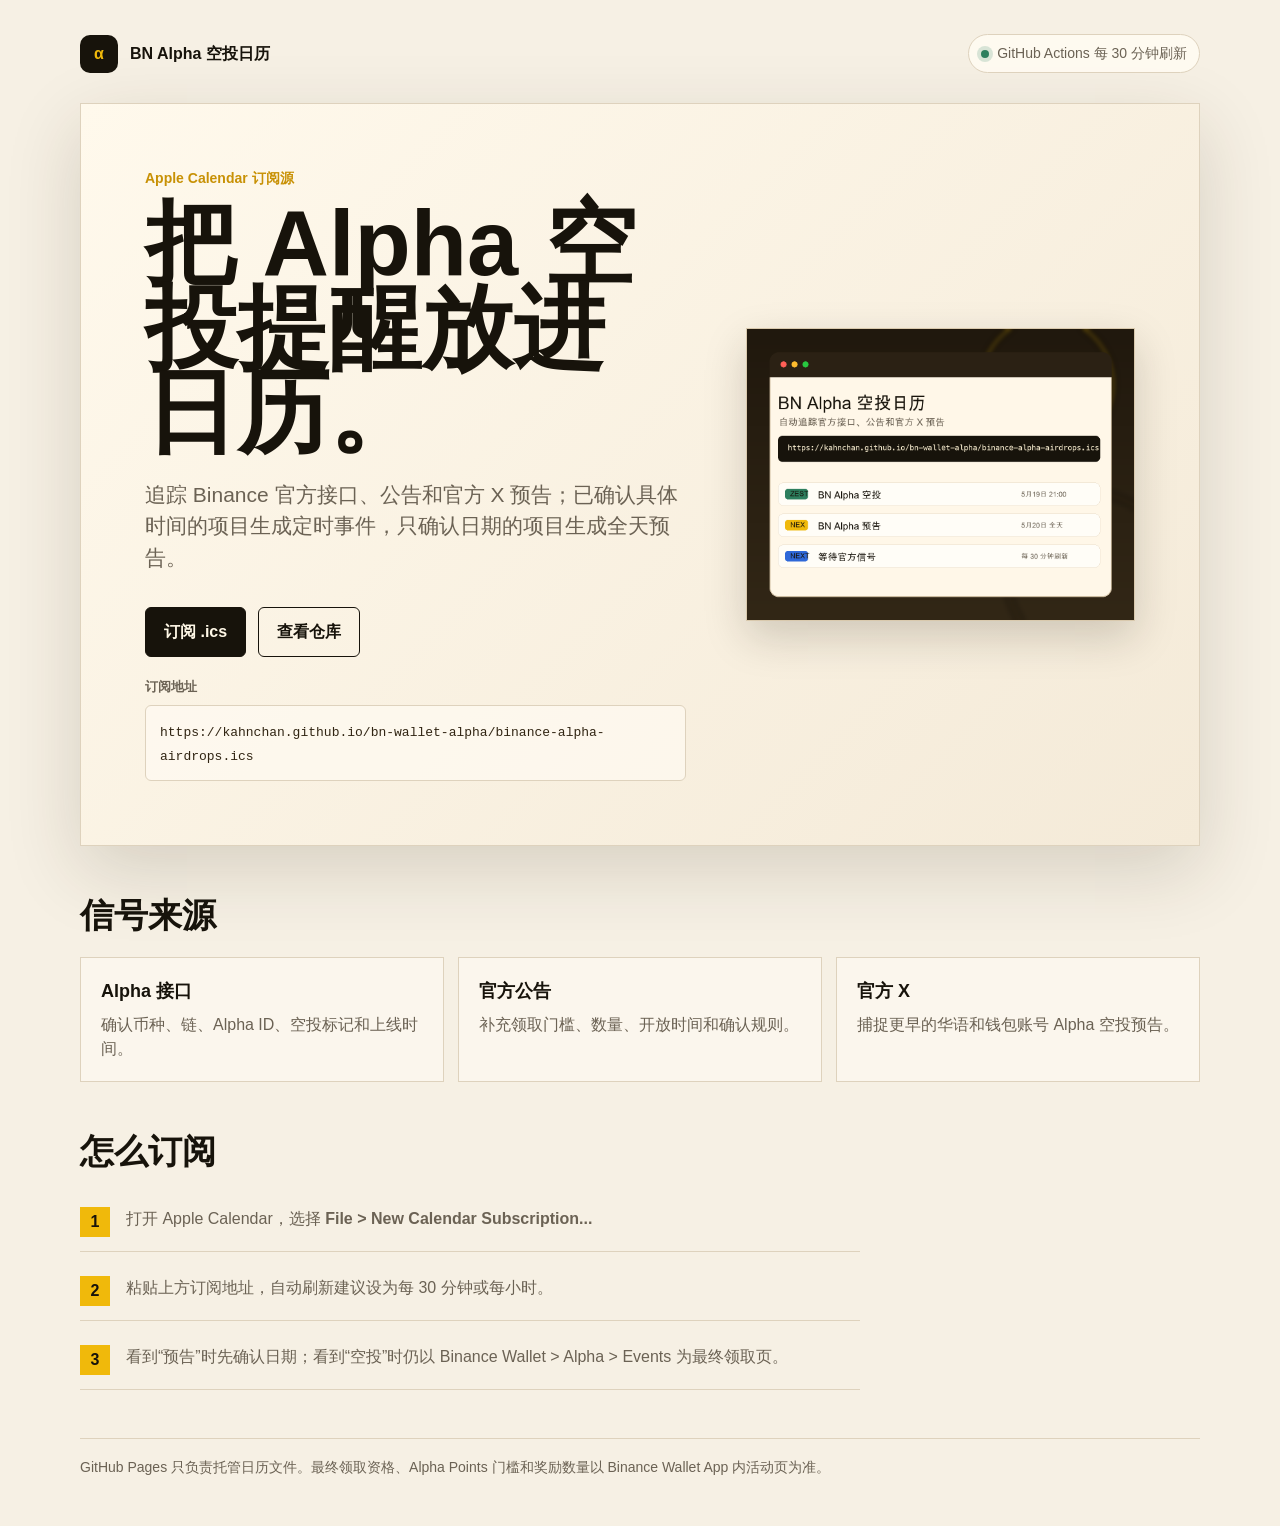
==== public/index.html @ 52d3240c "Polish README and Pages UI" ====
<!doctype html>
<html lang="zh-CN">
<head>
  <meta charset="utf-8">
  <meta name="viewport" content="width=device-width, initial-scale=1">
  <meta name="color-scheme" content="light">
  <title>BN Alpha 空投日历</title>
  <style>
    :root {
      --ink: #17130b;
      --muted: #6b6254;
      --paper: #f6f0e4;
      --panel: #fffbf2;
      --line: #ded2bd;
      --gold: #f0b90b;
      --gold-strong: #c89105;
      --green: #2d7f5e;
      --blue: #2f68d8;
      --shadow: 0 24px 70px rgba(52, 39, 16, 0.16);
    }

    * {
      box-sizing: border-box;
    }

    html {
      background: var(--paper);
      color: var(--ink);
      font-family: ui-sans-serif, -apple-system, BlinkMacSystemFont, "Segoe UI", "PingFang SC", "Hiragino Sans GB", "Microsoft YaHei", sans-serif;
      line-height: 1.5;
    }

    body {
      margin: 0;
      min-height: 100vh;
    }

    a {
      color: inherit;
    }

    .shell {
      width: min(1120px, calc(100% - 32px));
      margin: 0 auto;
      padding: 34px 0 48px;
    }

    .topbar {
      display: flex;
      justify-content: space-between;
      gap: 18px;
      align-items: center;
      margin-bottom: 30px;
    }

    .brand {
      display: flex;
      align-items: center;
      gap: 12px;
      font-weight: 780;
      letter-spacing: 0;
    }

    .mark {
      display: grid;
      place-items: center;
      width: 38px;
      height: 38px;
      background: var(--ink);
      color: var(--gold);
      border-radius: 10px;
      font-weight: 900;
    }

    .status {
      display: inline-flex;
      align-items: center;
      gap: 8px;
      padding: 8px 12px;
      border: 1px solid var(--line);
      border-radius: 999px;
      color: var(--muted);
      background: color-mix(in oklch, var(--panel), transparent 12%);
      font-size: 14px;
      white-space: nowrap;
    }

    .dot {
      width: 8px;
      height: 8px;
      border-radius: 99px;
      background: var(--green);
      box-shadow: 0 0 0 4px color-mix(in oklch, var(--green), transparent 82%);
    }

    .hero {
      display: grid;
      grid-template-columns: minmax(0, 1fr) minmax(300px, 0.72fr);
      gap: clamp(22px, 5vw, 60px);
      align-items: center;
      padding: clamp(28px, 6vw, 64px);
      border: 1px solid var(--line);
      background: linear-gradient(135deg, #fff9ec 0%, #f4ead8 100%);
      box-shadow: var(--shadow);
    }

    .eyebrow {
      margin: 0 0 12px;
      color: var(--gold-strong);
      font-size: 14px;
      font-weight: 760;
    }

    h1 {
      max-width: 760px;
      margin: 0;
      font-size: clamp(42px, 8vw, 92px);
      line-height: 0.92;
      letter-spacing: 0;
    }

    .lede {
      max-width: 680px;
      margin: 24px 0 0;
      color: var(--muted);
      font-size: clamp(17px, 2vw, 21px);
    }

    .actions {
      display: flex;
      flex-wrap: wrap;
      gap: 12px;
      margin-top: 34px;
    }

    .button {
      display: inline-flex;
      min-height: 46px;
      align-items: center;
      justify-content: center;
      gap: 9px;
      padding: 12px 18px;
      border: 1px solid var(--ink);
      border-radius: 6px;
      background: var(--ink);
      color: #fff8e7;
      font-weight: 760;
      text-decoration: none;
      transition: transform 160ms ease, background 160ms ease;
    }

    .button:hover {
      transform: translateY(-1px);
      background: #2b2417;
    }

    .button.secondary {
      background: transparent;
      color: var(--ink);
    }

    .button.secondary:hover {
      background: rgba(23, 19, 11, 0.06);
    }

    .feed-box {
      margin-top: 20px;
      display: grid;
      gap: 8px;
    }

    .feed-label {
      color: var(--muted);
      font-size: 13px;
      font-weight: 700;
    }

    code {
      overflow-wrap: anywhere;
      font-family: ui-monospace, SFMono-Regular, Menlo, Consolas, monospace;
      font-size: 13px;
      color: #312513;
    }

    .feed-url {
      padding: 13px 14px;
      border: 1px solid var(--line);
      background: rgba(255, 251, 242, 0.7);
      border-radius: 6px;
    }

    .visual {
      width: 100%;
      border: 1px solid #d9c9ad;
      background: #20190f;
      box-shadow: 0 16px 40px rgba(32, 25, 15, 0.18);
    }

    .section {
      margin-top: 44px;
    }

    .section h2 {
      margin: 0 0 16px;
      font-size: clamp(24px, 3vw, 34px);
      letter-spacing: 0;
    }

    .grid {
      display: grid;
      grid-template-columns: repeat(3, minmax(0, 1fr));
      gap: 14px;
    }

    .tile {
      padding: 20px;
      border: 1px solid var(--line);
      background: rgba(255, 251, 242, 0.64);
    }

    .tile strong {
      display: block;
      margin-bottom: 8px;
      font-size: 18px;
    }

    .tile p {
      margin: 0;
      color: var(--muted);
    }

    .steps {
      display: grid;
      gap: 10px;
      max-width: 780px;
      margin: 0;
      padding: 0;
      list-style: none;
    }

    .steps li {
      display: grid;
      grid-template-columns: 34px minmax(0, 1fr);
      gap: 12px;
      align-items: start;
      padding: 14px 0;
      border-bottom: 1px solid var(--line);
      color: var(--muted);
    }

    .steps span {
      display: grid;
      place-items: center;
      width: 30px;
      height: 30px;
      background: var(--gold);
      color: var(--ink);
      font-weight: 820;
    }

    footer {
      margin-top: 48px;
      padding-top: 18px;
      border-top: 1px solid var(--line);
      color: var(--muted);
      font-size: 14px;
    }

    @media (max-width: 820px) {
      .topbar {
        align-items: flex-start;
        flex-direction: column;
      }

      .hero {
        grid-template-columns: 1fr;
        padding: 28px;
      }

      .grid {
        grid-template-columns: 1fr;
      }
    }
  </style>
</head>
<body>
  <main class="shell">
    <header class="topbar">
      <div class="brand">
        <div class="mark">α</div>
        <div>BN Alpha 空投日历</div>
      </div>
      <div class="status"><span class="dot"></span>GitHub Actions 每 30 分钟刷新</div>
    </header>

    <section class="hero">
      <div>
        <p class="eyebrow">Apple Calendar 订阅源</p>
        <h1>把 Alpha 空投提醒放进日历。</h1>
        <p class="lede">追踪 Binance 官方接口、公告和官方 X 预告；已确认具体时间的项目生成定时事件，只确认日期的项目生成全天预告。</p>
        <div class="actions">
          <a class="button" href="./binance-alpha-airdrops.ics">订阅 .ics</a>
          <a class="button secondary" href="https://github.com/Kahnchan/bn-wallet-alpha">查看仓库</a>
        </div>
        <div class="feed-box">
          <div class="feed-label">订阅地址</div>
          <div class="feed-url"><code>https://kahnchan.github.io/bn-wallet-alpha/binance-alpha-airdrops.ics</code></div>
        </div>
      </div>
      <img class="visual" src="./alpha-calendar-preview.png" alt="BN Alpha 空投日历预览">
    </section>

    <section class="section">
      <h2>信号来源</h2>
      <div class="grid">
        <div class="tile">
          <strong>Alpha 接口</strong>
          <p>确认币种、链、Alpha ID、空投标记和上线时间。</p>
        </div>
        <div class="tile">
          <strong>官方公告</strong>
          <p>补充领取门槛、数量、开放时间和确认规则。</p>
        </div>
        <div class="tile">
          <strong>官方 X</strong>
          <p>捕捉更早的华语和钱包账号 Alpha 空投预告。</p>
        </div>
      </div>
    </section>

    <section class="section">
      <h2>怎么订阅</h2>
      <ol class="steps">
        <li><span>1</span><div>打开 Apple Calendar，选择 <strong>File > New Calendar Subscription...</strong></div></li>
        <li><span>2</span><div>粘贴上方订阅地址，自动刷新建议设为每 30 分钟或每小时。</div></li>
        <li><span>3</span><div>看到“预告”时先确认日期；看到“空投”时仍以 Binance Wallet > Alpha > Events 为最终领取页。</div></li>
      </ol>
    </section>

    <footer>
      GitHub Pages 只负责托管日历文件。最终领取资格、Alpha Points 门槛和奖励数量以 Binance Wallet App 内活动页为准。
    </footer>
  </main>
</body>
</html>
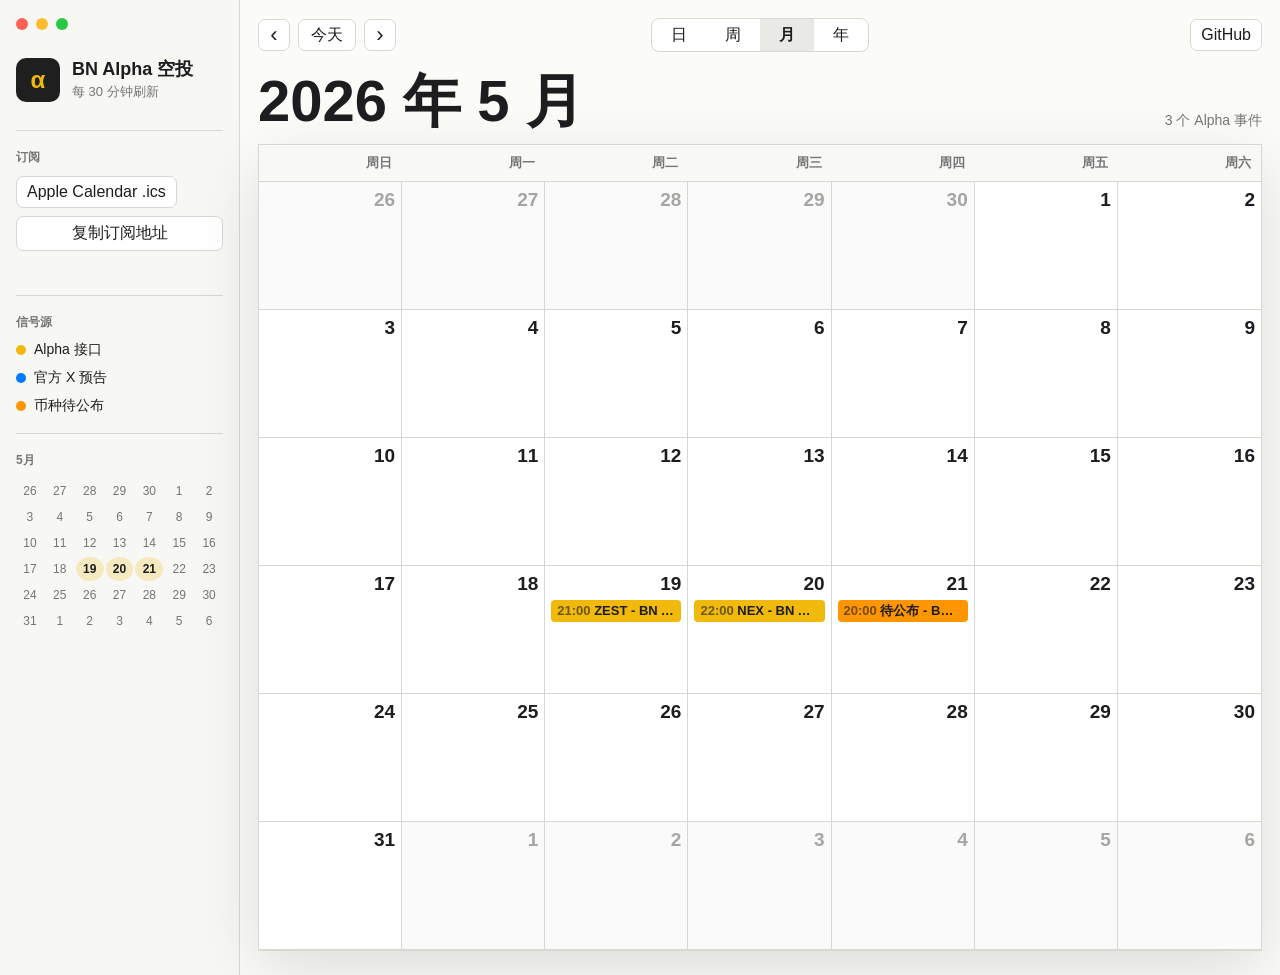
==== commit 20e0c830: "Render calendar view on Pages" ====
--- a/public/index.html
+++ b/public/index.html
@@ -5,341 +5,93 @@
   <meta name="viewport" content="width=device-width, initial-scale=1">
   <meta name="color-scheme" content="light">
   <title>BN Alpha 空投日历</title>
-  <style>
-    :root {
-      --ink: #17130b;
-      --muted: #6b6254;
-      --paper: #f6f0e4;
-      --panel: #fffbf2;
-      --line: #ded2bd;
-      --gold: #f0b90b;
-      --gold-strong: #c89105;
-      --green: #2d7f5e;
-      --blue: #2f68d8;
-      --shadow: 0 24px 70px rgba(52, 39, 16, 0.16);
-    }
-
-    * {
-      box-sizing: border-box;
-    }
-
-    html {
-      background: var(--paper);
-      color: var(--ink);
-      font-family: ui-sans-serif, -apple-system, BlinkMacSystemFont, "Segoe UI", "PingFang SC", "Hiragino Sans GB", "Microsoft YaHei", sans-serif;
-      line-height: 1.5;
-    }
-
-    body {
-      margin: 0;
-      min-height: 100vh;
-    }
-
-    a {
-      color: inherit;
-    }
-
-    .shell {
-      width: min(1120px, calc(100% - 32px));
-      margin: 0 auto;
-      padding: 34px 0 48px;
-    }
-
-    .topbar {
-      display: flex;
-      justify-content: space-between;
-      gap: 18px;
-      align-items: center;
-      margin-bottom: 30px;
-    }
-
-    .brand {
-      display: flex;
-      align-items: center;
-      gap: 12px;
-      font-weight: 780;
-      letter-spacing: 0;
-    }
-
-    .mark {
-      display: grid;
-      place-items: center;
-      width: 38px;
-      height: 38px;
-      background: var(--ink);
-      color: var(--gold);
-      border-radius: 10px;
-      font-weight: 900;
-    }
-
-    .status {
-      display: inline-flex;
-      align-items: center;
-      gap: 8px;
-      padding: 8px 12px;
-      border: 1px solid var(--line);
-      border-radius: 999px;
-      color: var(--muted);
-      background: color-mix(in oklch, var(--panel), transparent 12%);
-      font-size: 14px;
-      white-space: nowrap;
-    }
-
-    .dot {
-      width: 8px;
-      height: 8px;
-      border-radius: 99px;
-      background: var(--green);
-      box-shadow: 0 0 0 4px color-mix(in oklch, var(--green), transparent 82%);
-    }
-
-    .hero {
-      display: grid;
-      grid-template-columns: minmax(0, 1fr) minmax(300px, 0.72fr);
-      gap: clamp(22px, 5vw, 60px);
-      align-items: center;
-      padding: clamp(28px, 6vw, 64px);
-      border: 1px solid var(--line);
-      background: linear-gradient(135deg, #fff9ec 0%, #f4ead8 100%);
-      box-shadow: var(--shadow);
-    }
-
-    .eyebrow {
-      margin: 0 0 12px;
-      color: var(--gold-strong);
-      font-size: 14px;
-      font-weight: 760;
-    }
-
-    h1 {
-      max-width: 760px;
-      margin: 0;
-      font-size: clamp(42px, 8vw, 92px);
-      line-height: 0.92;
-      letter-spacing: 0;
-    }
-
-    .lede {
-      max-width: 680px;
-      margin: 24px 0 0;
-      color: var(--muted);
-      font-size: clamp(17px, 2vw, 21px);
-    }
-
-    .actions {
-      display: flex;
-      flex-wrap: wrap;
-      gap: 12px;
-      margin-top: 34px;
-    }
-
-    .button {
-      display: inline-flex;
-      min-height: 46px;
-      align-items: center;
-      justify-content: center;
-      gap: 9px;
-      padding: 12px 18px;
-      border: 1px solid var(--ink);
-      border-radius: 6px;
-      background: var(--ink);
-      color: #fff8e7;
-      font-weight: 760;
-      text-decoration: none;
-      transition: transform 160ms ease, background 160ms ease;
-    }
-
-    .button:hover {
-      transform: translateY(-1px);
-      background: #2b2417;
-    }
-
-    .button.secondary {
-      background: transparent;
-      color: var(--ink);
-    }
-
-    .button.secondary:hover {
-      background: rgba(23, 19, 11, 0.06);
-    }
-
-    .feed-box {
-      margin-top: 20px;
-      display: grid;
-      gap: 8px;
-    }
-
-    .feed-label {
-      color: var(--muted);
-      font-size: 13px;
-      font-weight: 700;
-    }
-
-    code {
-      overflow-wrap: anywhere;
-      font-family: ui-monospace, SFMono-Regular, Menlo, Consolas, monospace;
-      font-size: 13px;
-      color: #312513;
-    }
-
-    .feed-url {
-      padding: 13px 14px;
-      border: 1px solid var(--line);
-      background: rgba(255, 251, 242, 0.7);
-      border-radius: 6px;
-    }
-
-    .visual {
-      width: 100%;
-      border: 1px solid #d9c9ad;
-      background: #20190f;
-      box-shadow: 0 16px 40px rgba(32, 25, 15, 0.18);
-    }
-
-    .section {
-      margin-top: 44px;
-    }
-
-    .section h2 {
-      margin: 0 0 16px;
-      font-size: clamp(24px, 3vw, 34px);
-      letter-spacing: 0;
-    }
-
-    .grid {
-      display: grid;
-      grid-template-columns: repeat(3, minmax(0, 1fr));
-      gap: 14px;
-    }
-
-    .tile {
-      padding: 20px;
-      border: 1px solid var(--line);
-      background: rgba(255, 251, 242, 0.64);
-    }
-
-    .tile strong {
-      display: block;
-      margin-bottom: 8px;
-      font-size: 18px;
-    }
-
-    .tile p {
-      margin: 0;
-      color: var(--muted);
-    }
-
-    .steps {
-      display: grid;
-      gap: 10px;
-      max-width: 780px;
-      margin: 0;
-      padding: 0;
-      list-style: none;
-    }
-
-    .steps li {
-      display: grid;
-      grid-template-columns: 34px minmax(0, 1fr);
-      gap: 12px;
-      align-items: start;
-      padding: 14px 0;
-      border-bottom: 1px solid var(--line);
-      color: var(--muted);
-    }
-
-    .steps span {
-      display: grid;
-      place-items: center;
-      width: 30px;
-      height: 30px;
-      background: var(--gold);
-      color: var(--ink);
-      font-weight: 820;
-    }
-
-    footer {
-      margin-top: 48px;
-      padding-top: 18px;
-      border-top: 1px solid var(--line);
-      color: var(--muted);
-      font-size: 14px;
-    }
-
-    @media (max-width: 820px) {
-      .topbar {
-        align-items: flex-start;
-        flex-direction: column;
-      }
-
-      .hero {
-        grid-template-columns: 1fr;
-        padding: 28px;
-      }
-
-      .grid {
-        grid-template-columns: 1fr;
-      }
-    }
-  </style>
+  <link rel="stylesheet" href="./styles.css">
 </head>
 <body>
-  <main class="shell">
-    <header class="topbar">
-      <div class="brand">
+  <main class="calendar-app">
+    <aside class="sidebar" aria-label="日历侧边栏">
+      <div class="window-dots" aria-hidden="true">
+        <span></span>
+        <span></span>
+        <span></span>
+      </div>
+
+      <section class="identity">
         <div class="mark">α</div>
-        <div>BN Alpha 空投日历</div>
+        <div>
+          <h1>BN Alpha 空投</h1>
+          <p>每 30 分钟刷新</p>
+        </div>
+      </section>
+
+      <section class="sidebar-section">
+        <h2>订阅</h2>
+        <a class="subscribe-link" href="./binance-alpha-airdrops.ics">Apple Calendar .ics</a>
+        <button class="copy-button" type="button" data-copy="https://kahnchan.github.io/bn-wallet-alpha/binance-alpha-airdrops.ics">复制订阅地址</button>
+        <p class="copy-result" id="copyResult" aria-live="polite"></p>
+      </section>
+
+      <section class="sidebar-section">
+        <h2>信号源</h2>
+        <ul class="source-list">
+          <li><span class="source-dot alpha"></span>Alpha 接口</li>
+          <li><span class="source-dot notice"></span>官方 X 预告</li>
+          <li><span class="source-dot unknown"></span>币种待公布</li>
+        </ul>
+      </section>
+
+      <section class="mini-month" aria-label="迷你月历">
+        <div class="mini-title" id="miniTitle">载入中</div>
+        <div class="mini-grid" id="miniGrid"></div>
+      </section>
+    </aside>
+
+    <section class="main-panel">
+      <header class="toolbar">
+        <div class="month-controls">
+          <button type="button" class="nav-button" id="prevMonth" aria-label="上个月">‹</button>
+          <button type="button" class="today-button" id="todayButton">今天</button>
+          <button type="button" class="nav-button" id="nextMonth" aria-label="下个月">›</button>
+        </div>
+        <div class="view-tabs" aria-label="视图">
+          <button type="button">日</button>
+          <button type="button">周</button>
+          <button type="button" class="active">月</button>
+          <button type="button">年</button>
+        </div>
+        <a class="repo-link" href="https://github.com/Kahnchan/bn-wallet-alpha">GitHub</a>
+      </header>
+
+      <div class="month-heading">
+        <h2 id="monthTitle">载入中</h2>
+        <p id="monthSummary">读取历史事件中</p>
       </div>
-      <div class="status"><span class="dot"></span>GitHub Actions 每 30 分钟刷新</div>
-    </header>
 
-    <section class="hero">
-      <div>
-        <p class="eyebrow">Apple Calendar 订阅源</p>
-        <h1>把 Alpha 空投提醒放进日历。</h1>
-        <p class="lede">追踪 Binance 官方接口、公告和官方 X 预告；已确认具体时间的项目生成定时事件，只确认日期的项目生成全天预告。</p>
-        <div class="actions">
-          <a class="button" href="./binance-alpha-airdrops.ics">订阅 .ics</a>
-          <a class="button secondary" href="https://github.com/Kahnchan/bn-wallet-alpha">查看仓库</a>
+      <section class="calendar-surface" aria-label="BN Alpha 月历">
+        <div class="weekday-row" aria-hidden="true">
+          <span>周日</span>
+          <span>周一</span>
+          <span>周二</span>
+          <span>周三</span>
+          <span>周四</span>
+          <span>周五</span>
+          <span>周六</span>
         </div>
-        <div class="feed-box">
-          <div class="feed-label">订阅地址</div>
-          <div class="feed-url"><code>https://kahnchan.github.io/bn-wallet-alpha/binance-alpha-airdrops.ics</code></div>
-        </div>
-      </div>
-      <img class="visual" src="./alpha-calendar-preview.png" alt="BN Alpha 空投日历预览">
+        <div class="month-grid" id="monthGrid"></div>
+      </section>
     </section>
 
-    <section class="section">
-      <h2>信号来源</h2>
-      <div class="grid">
-        <div class="tile">
-          <strong>Alpha 接口</strong>
-          <p>确认币种、链、Alpha ID、空投标记和上线时间。</p>
-        </div>
-        <div class="tile">
-          <strong>官方公告</strong>
-          <p>补充领取门槛、数量、开放时间和确认规则。</p>
-        </div>
-        <div class="tile">
-          <strong>官方 X</strong>
-          <p>捕捉更早的华语和钱包账号 Alpha 空投预告。</p>
-        </div>
+    <aside class="detail-panel" aria-label="事件详情">
+      <div class="detail-header">
+        <span id="selectedDate">选择日期</span>
+        <strong id="selectedCount">0 个事件</strong>
       </div>
-    </section>
+      <div class="detail-list" id="detailList">
+        <div class="empty-state">点击有颜色标记的日期查看空投详情。</div>
+      </div>
+    </aside>
+  </main>
 
-    <section class="section">
-      <h2>怎么订阅</h2>
-      <ol class="steps">
-        <li><span>1</span><div>打开 Apple Calendar，选择 <strong>File > New Calendar Subscription...</strong></div></li>
-        <li><span>2</span><div>粘贴上方订阅地址，自动刷新建议设为每 30 分钟或每小时。</div></li>
-        <li><span>3</span><div>看到“预告”时先确认日期；看到“空投”时仍以 Binance Wallet > Alpha > Events 为最终领取页。</div></li>
-      </ol>
-    </section>
-
-    <footer>
-      GitHub Pages 只负责托管日历文件。最终领取资格、Alpha Points 门槛和奖励数量以 Binance Wallet App 内活动页为准。
-    </footer>
-  </main>
+  <script src="./app.js"></script>
 </body>
 </html>
--- a/public/styles.css
+++ b/public/styles.css
@@ -0,0 +1,541 @@
+:root {
+  --bg: #f2f2ef;
+  --chrome: #fbfbf8;
+  --sidebar: #f7f7f4;
+  --grid: #d8d8d2;
+  --text: #1d1d1f;
+  --muted: #757575;
+  --faint: #a5a5a1;
+  --alpha: #f0b90b;
+  --notice: #007aff;
+  --unknown: #ff9500;
+  --event-text: #1d1d1f;
+  --shadow: 0 20px 60px rgba(0, 0, 0, 0.12);
+}
+
+* {
+  box-sizing: border-box;
+}
+
+html {
+  background: var(--bg);
+  color: var(--text);
+  font-family: -apple-system, BlinkMacSystemFont, "SF Pro Text", "Segoe UI", "PingFang SC", "Hiragino Sans GB", "Microsoft YaHei", sans-serif;
+  letter-spacing: 0;
+}
+
+body {
+  margin: 0;
+  min-height: 100vh;
+}
+
+button,
+a {
+  font: inherit;
+}
+
+a {
+  color: inherit;
+}
+
+.calendar-app {
+  display: grid;
+  grid-template-columns: 280px minmax(720px, 1fr) 320px;
+  min-height: 100vh;
+  background: var(--chrome);
+}
+
+.sidebar {
+  padding: 18px 16px;
+  border-right: 1px solid var(--grid);
+  background: var(--sidebar);
+}
+
+.window-dots {
+  display: flex;
+  gap: 8px;
+  margin-bottom: 28px;
+}
+
+.window-dots span {
+  width: 12px;
+  height: 12px;
+  border-radius: 50%;
+}
+
+.window-dots span:nth-child(1) {
+  background: #ff5f57;
+}
+
+.window-dots span:nth-child(2) {
+  background: #febc2e;
+}
+
+.window-dots span:nth-child(3) {
+  background: #28c840;
+}
+
+.identity {
+  display: grid;
+  grid-template-columns: 44px 1fr;
+  gap: 12px;
+  align-items: center;
+  margin-bottom: 28px;
+}
+
+.mark {
+  display: grid;
+  place-items: center;
+  width: 44px;
+  height: 44px;
+  border-radius: 10px;
+  background: #1f1f1f;
+  color: var(--alpha);
+  font-size: 24px;
+  font-weight: 800;
+}
+
+.identity h1 {
+  margin: 0;
+  font-size: 18px;
+  line-height: 1.15;
+}
+
+.identity p {
+  margin: 4px 0 0;
+  color: var(--muted);
+  font-size: 13px;
+}
+
+.sidebar-section {
+  padding: 18px 0;
+  border-top: 1px solid var(--grid);
+}
+
+.sidebar-section h2,
+.mini-title {
+  margin: 0 0 10px;
+  color: var(--muted);
+  font-size: 12px;
+  font-weight: 700;
+  text-transform: uppercase;
+}
+
+.subscribe-link,
+.copy-button,
+.repo-link {
+  display: inline-flex;
+  min-height: 32px;
+  align-items: center;
+  justify-content: center;
+  border: 1px solid var(--grid);
+  border-radius: 7px;
+  background: #fff;
+  color: var(--text);
+  padding: 6px 10px;
+  text-decoration: none;
+}
+
+.copy-button {
+  width: 100%;
+  margin-top: 8px;
+  cursor: pointer;
+}
+
+.copy-result {
+  min-height: 18px;
+  margin: 8px 0 0;
+  color: var(--muted);
+  font-size: 12px;
+}
+
+.source-list {
+  display: grid;
+  gap: 10px;
+  padding: 0;
+  margin: 0;
+  list-style: none;
+  color: var(--text);
+  font-size: 14px;
+}
+
+.source-list li {
+  display: flex;
+  gap: 8px;
+  align-items: center;
+}
+
+.source-dot {
+  width: 10px;
+  height: 10px;
+  border-radius: 50%;
+}
+
+.source-dot.alpha {
+  background: var(--alpha);
+}
+
+.source-dot.notice {
+  background: var(--notice);
+}
+
+.source-dot.unknown {
+  background: var(--unknown);
+}
+
+.mini-month {
+  padding-top: 18px;
+  border-top: 1px solid var(--grid);
+}
+
+.mini-grid {
+  display: grid;
+  grid-template-columns: repeat(7, 1fr);
+  gap: 2px;
+  color: var(--muted);
+  font-size: 12px;
+}
+
+.mini-grid span {
+  display: grid;
+  place-items: center;
+  height: 24px;
+  border-radius: 50%;
+}
+
+.mini-grid .has-event {
+  background: rgba(240, 185, 11, 0.22);
+  color: var(--text);
+  font-weight: 700;
+}
+
+.mini-grid .today {
+  background: #ff3b30;
+  color: #fff;
+}
+
+.main-panel {
+  min-width: 0;
+  padding: 18px 18px 24px;
+}
+
+.toolbar {
+  display: grid;
+  grid-template-columns: 1fr auto 1fr;
+  align-items: center;
+  gap: 16px;
+  margin-bottom: 20px;
+}
+
+.month-controls {
+  display: flex;
+  gap: 8px;
+  align-items: center;
+}
+
+.nav-button,
+.today-button,
+.view-tabs button {
+  min-height: 32px;
+  border: 1px solid var(--grid);
+  border-radius: 7px;
+  background: #fff;
+  color: var(--text);
+  cursor: pointer;
+}
+
+.nav-button {
+  width: 32px;
+  font-size: 22px;
+  line-height: 1;
+}
+
+.today-button {
+  padding: 0 12px;
+}
+
+.view-tabs {
+  display: flex;
+  overflow: hidden;
+  border: 1px solid var(--grid);
+  border-radius: 8px;
+  background: #fff;
+}
+
+.view-tabs button {
+  min-width: 54px;
+  border: 0;
+  border-radius: 0;
+  background: transparent;
+}
+
+.view-tabs .active {
+  background: #e9e9e6;
+  font-weight: 700;
+}
+
+.repo-link {
+  justify-self: end;
+}
+
+.month-heading {
+  display: flex;
+  justify-content: space-between;
+  gap: 18px;
+  align-items: end;
+  margin-bottom: 14px;
+}
+
+.month-heading h2 {
+  margin: 0;
+  font-size: clamp(34px, 4.8vw, 58px);
+  line-height: 1;
+  font-weight: 750;
+}
+
+.month-heading p {
+  margin: 0;
+  color: var(--muted);
+  font-size: 14px;
+}
+
+.calendar-surface {
+  overflow: hidden;
+  border: 1px solid var(--grid);
+  background: #fff;
+  box-shadow: var(--shadow);
+}
+
+.weekday-row,
+.month-grid {
+  display: grid;
+  grid-template-columns: repeat(7, minmax(0, 1fr));
+}
+
+.weekday-row {
+  border-bottom: 1px solid var(--grid);
+  background: #f8f8f6;
+  color: var(--muted);
+  font-size: 13px;
+  font-weight: 650;
+}
+
+.weekday-row span {
+  padding: 9px 10px;
+  text-align: right;
+}
+
+.month-grid {
+  min-height: calc(100vh - 190px);
+}
+
+.day-cell {
+  min-height: 128px;
+  border-right: 1px solid var(--grid);
+  border-bottom: 1px solid var(--grid);
+  padding: 7px 6px;
+  background: #fff;
+  cursor: pointer;
+}
+
+.day-cell:nth-child(7n) {
+  border-right: 0;
+}
+
+.day-cell.is-outside {
+  background: #fafafa;
+  color: var(--faint);
+}
+
+.day-cell.is-selected {
+  outline: 2px solid #8eb9ff;
+  outline-offset: -2px;
+}
+
+.day-number {
+  display: flex;
+  justify-content: flex-end;
+  margin-bottom: 5px;
+  color: inherit;
+  font-size: 19px;
+  font-weight: 650;
+}
+
+.day-number.today span {
+  display: grid;
+  place-items: center;
+  min-width: 30px;
+  height: 30px;
+  border-radius: 50%;
+  background: #ff3b30;
+  color: #fff;
+}
+
+.event-stack {
+  display: grid;
+  gap: 4px;
+}
+
+.event-pill {
+  display: block;
+  overflow: hidden;
+  width: 100%;
+  min-height: 21px;
+  border: 0;
+  border-radius: 4px;
+  padding: 2px 6px;
+  color: var(--event-text);
+  text-align: left;
+  text-overflow: ellipsis;
+  white-space: nowrap;
+  cursor: pointer;
+  font-size: 13px;
+  font-weight: 650;
+}
+
+.event-pill.alpha {
+  background: var(--alpha);
+}
+
+.event-pill.notice {
+  background: #7ab8ff;
+}
+
+.event-pill.unknown {
+  background: var(--unknown);
+}
+
+.event-time {
+  color: rgba(29, 29, 31, 0.62);
+  font-weight: 600;
+}
+
+.more-count {
+  color: var(--muted);
+  font-size: 12px;
+  padding-left: 4px;
+}
+
+.detail-panel {
+  padding: 18px 16px;
+  border-left: 1px solid var(--grid);
+  background: #fbfbf8;
+}
+
+.detail-header {
+  display: flex;
+  justify-content: space-between;
+  gap: 12px;
+  align-items: baseline;
+  padding-bottom: 14px;
+  border-bottom: 1px solid var(--grid);
+}
+
+.detail-header span {
+  color: var(--muted);
+  font-size: 13px;
+}
+
+.detail-header strong {
+  font-size: 16px;
+}
+
+.detail-list {
+  display: grid;
+  gap: 10px;
+  margin-top: 14px;
+}
+
+.detail-card {
+  border: 1px solid var(--grid);
+  background: #fff;
+  padding: 12px;
+}
+
+.detail-card h3 {
+  margin: 0 0 6px;
+  font-size: 16px;
+}
+
+.detail-card p {
+  margin: 6px 0 0;
+  color: var(--muted);
+  font-size: 13px;
+}
+
+.detail-card a {
+  display: inline-block;
+  margin-top: 10px;
+  color: #0066cc;
+  font-size: 13px;
+  text-decoration: none;
+}
+
+.empty-state {
+  color: var(--muted);
+  font-size: 14px;
+}
+
+@media (max-width: 1360px) {
+  .calendar-app {
+    grid-template-columns: 240px minmax(0, 1fr);
+  }
+
+  .detail-panel {
+    display: none;
+  }
+}
+
+@media (max-width: 820px) {
+  .calendar-app {
+    display: block;
+  }
+
+  .sidebar {
+    border-right: 0;
+    border-bottom: 1px solid var(--grid);
+  }
+
+  .mini-month {
+    display: none;
+  }
+
+  .toolbar {
+    grid-template-columns: 1fr;
+  }
+
+  .view-tabs,
+  .repo-link {
+    display: none;
+  }
+
+  .month-heading {
+    align-items: start;
+    flex-direction: column;
+  }
+
+  .weekday-row span {
+    padding: 8px 4px;
+    text-align: center;
+    font-size: 12px;
+  }
+
+  .month-grid {
+    min-height: auto;
+  }
+
+  .day-cell {
+    min-height: 94px;
+    padding: 5px;
+  }
+
+  .day-number {
+    font-size: 15px;
+  }
+
+  .event-pill {
+    min-height: 18px;
+    padding: 1px 4px;
+    font-size: 11px;
+  }
+}
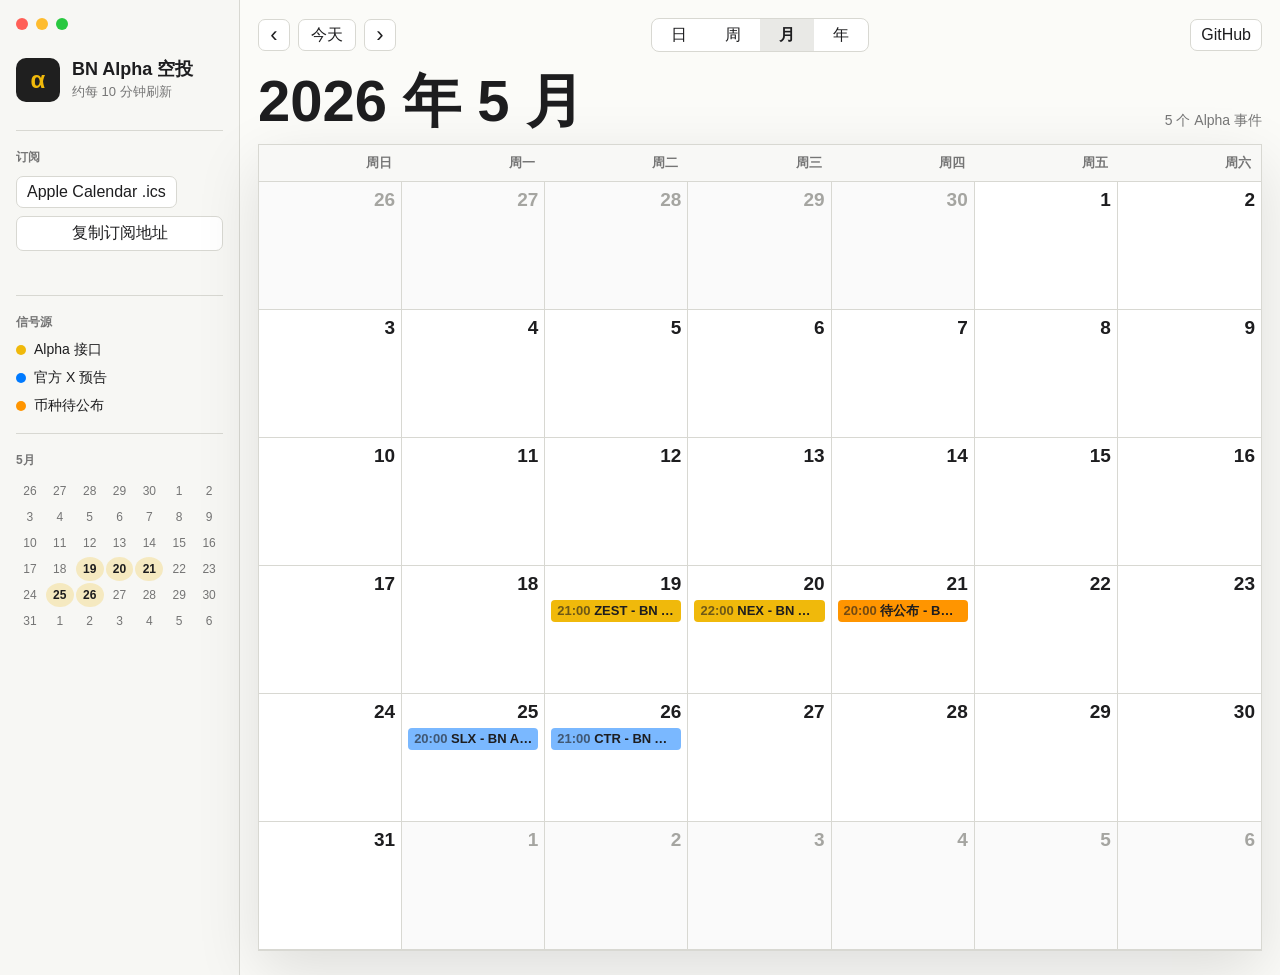
==== commit 7160f949: "Make calendar refresh schedule more reliable" ====
--- a/public/index.html
+++ b/public/index.html
@@ -20,7 +20,7 @@
         <div class="mark">α</div>
         <div>
           <h1>BN Alpha 空投</h1>
-          <p>每 30 分钟刷新</p>
+          <p>约每 10 分钟刷新</p>
         </div>
       </section>
 
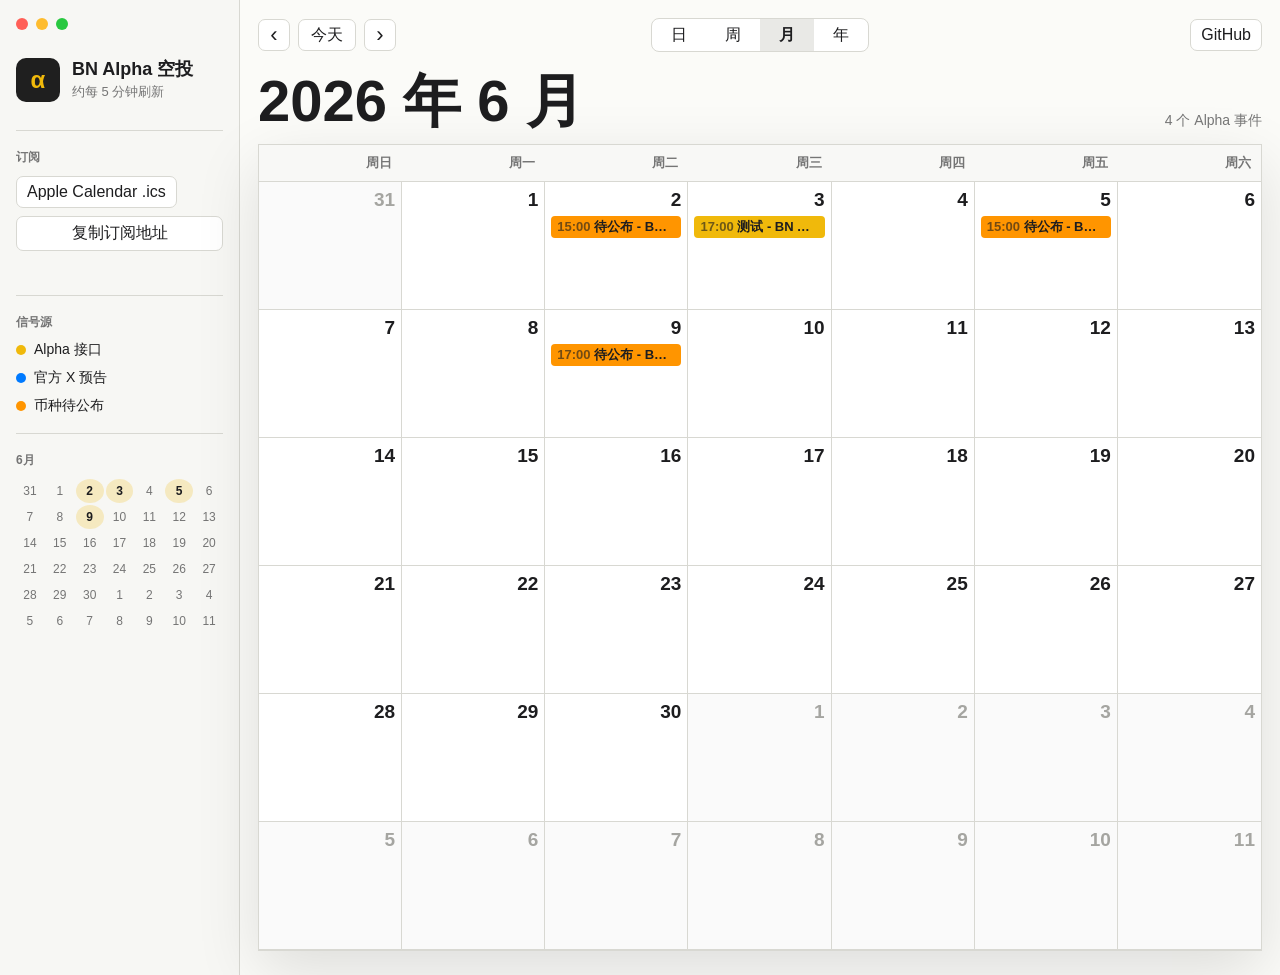
==== commit 61cea1e9: "Increase calendar refresh cadence" ====
--- a/public/index.html
+++ b/public/index.html
@@ -20,7 +20,7 @@
         <div class="mark">α</div>
         <div>
           <h1>BN Alpha 空投</h1>
-          <p>约每 10 分钟刷新</p>
+          <p>约每 5 分钟刷新</p>
         </div>
       </section>
 
